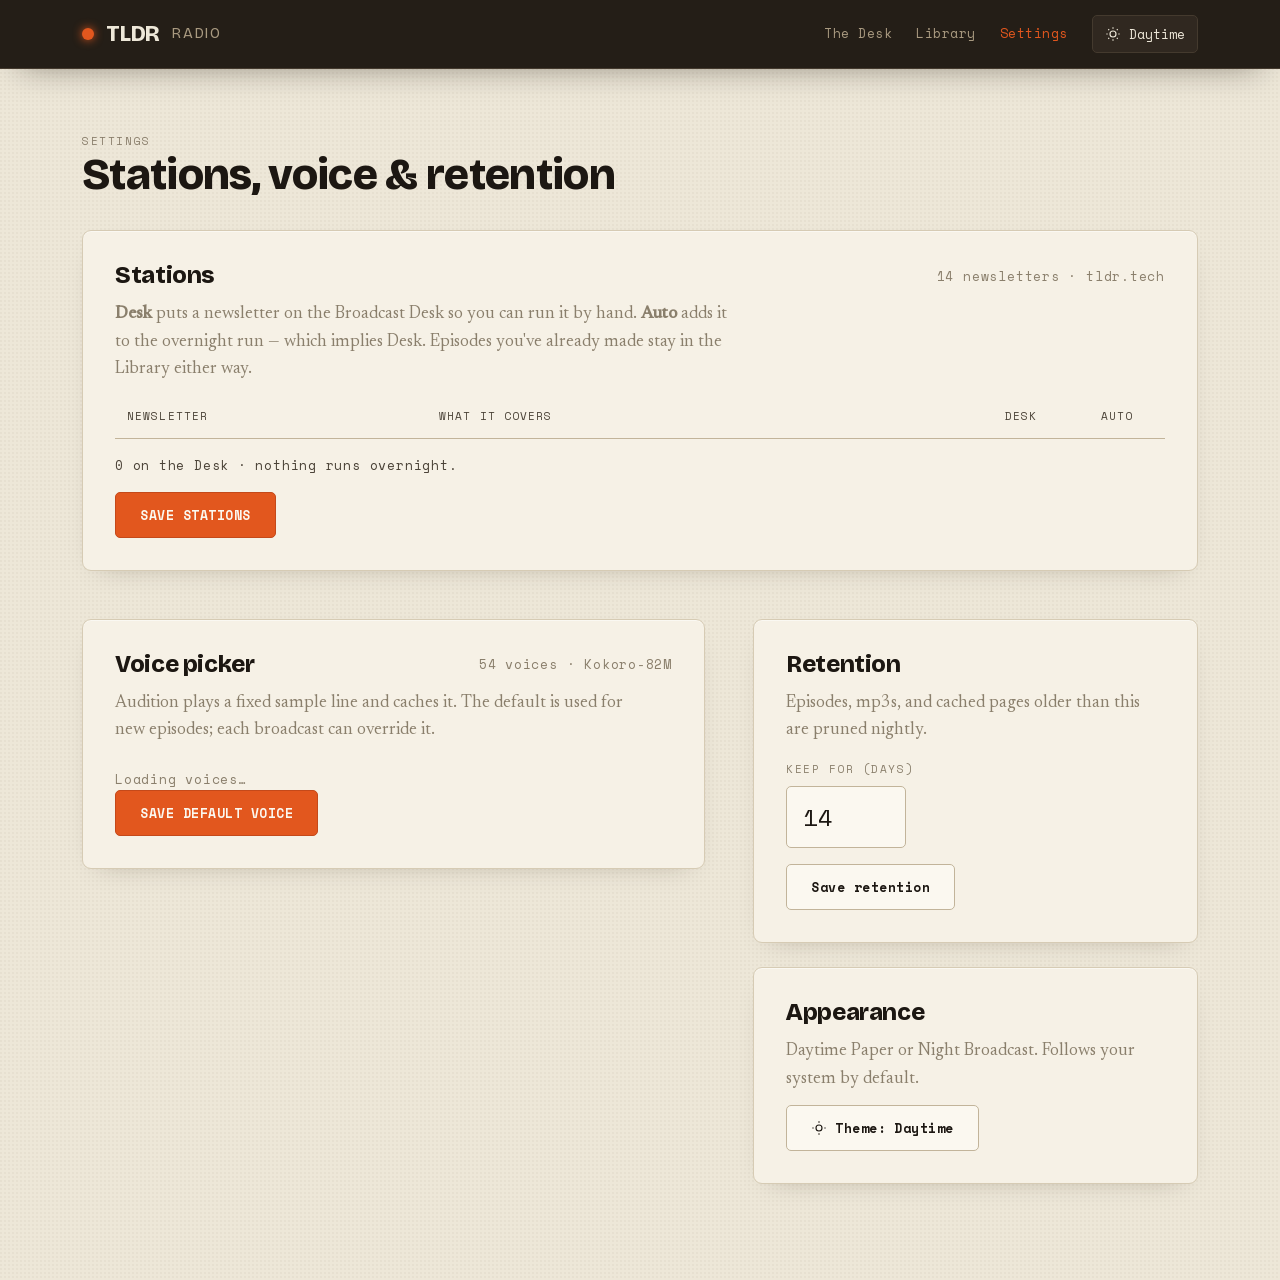
==== app/static/settings.html @ 0ff9dec3 "TLDR Radio — listen to the TLDR newsletters instead of reading them Pick a day, hit Broadcast, and a" ====
<!DOCTYPE html>
<html lang="en">
<head>
<meta charset="utf-8">
<meta name="viewport" content="width=device-width, initial-scale=1">
<title>TLDR Radio — Settings</title>
<link rel="stylesheet" href="styles/fonts.css">
<link rel="stylesheet" href="styles/design-tokens.css">
<link rel="stylesheet" href="styles/base.css">
<style>
  .settings-grid { display: grid; grid-template-columns: 1.4fr 1fr; gap: var(--space-7); align-items: start; }
  @media (max-width: 860px) { .settings-grid { grid-template-columns: 1fr; } }
  .voice-group { margin-bottom: var(--space-6); }
  .voice-row {
    display: grid; grid-template-columns: auto 1fr auto; gap: var(--space-3);
    align-items: center; padding: var(--space-3) var(--space-3);
    border-bottom: 1px solid var(--rule);
  }
  .voice-row:last-child { border-bottom: 0; }
  .voice-name { font-family: var(--font-display); font-weight: 700; }
  .voice-id { font-family: var(--font-mono); font-size: var(--fs-xs); color: var(--ink-3); }
  .audition {
    display: inline-flex; align-items: center; gap: 6px;
    font-family: var(--font-mono); font-size: var(--fs-xs); letter-spacing: 0.06em;
    padding: 6px 10px; border: 1px solid var(--rule-strong); border-radius: var(--r-md);
    background: var(--paper-3); color: var(--ink); cursor: pointer;
  }
  .audition:hover { border-color: var(--signal); color: var(--signal); }
  .audition svg { width: 14px; height: 14px; fill: currentColor; }
  .pick { display: inline-flex; align-items: center; gap: 8px; font-family: var(--font-mono); font-size: var(--fs-sm); }
  .pick input { accent-color: var(--signal); width: 18px; height: 18px; }
  .retain-field { display: flex; flex-direction: column; gap: 8px; margin: var(--space-4) 0; }
  .retain-field input {
    font-family: var(--font-mono); font-size: var(--fs-lg); width: 120px;
    padding: var(--space-3) var(--space-4); border: 1px solid var(--rule-strong);
    border-radius: var(--r-md); background: var(--paper-3); color: var(--ink);
  }
  /* Stations. The description column earns the width between the name and the switches — with
     it empty the eye had to cross an inch of blank paper to reach a checkbox. */
  .st-head, .st-row {
    display: grid;
    grid-template-columns: minmax(0, 18rem) minmax(0, 1fr) 4.5rem 4.5rem;
    gap: var(--space-3) var(--space-5); align-items: center;
    /* Capped so the table stays a proportioned block on a wide monitor instead of stretching
       the switches away from the text it belongs to. The description column then settles at a
       ~48ch measure on its own — no separate cap needed. */
    max-width: 68rem;
  }
  .st-head {
    padding: 0 var(--space-3) var(--space-3);
    border-bottom: 1px solid var(--rule-strong);
  }
  .st-head span { font-family: var(--font-mono); font-size: var(--fs-xs); letter-spacing: 0.1em;
    text-transform: uppercase; color: var(--ink-2); }
  .st-head .st-col, .st-row .st-col { text-align: center; }
  .st-row { padding: var(--space-3); border-bottom: 1px solid var(--rule); border-radius: var(--r-sm); }
  .st-row:last-child { border-bottom: 0; }
  .st-row:hover { background: color-mix(in srgb, var(--st) 8%, transparent); }
  .st-name { font-family: var(--font-display); font-weight: 700; display: flex; align-items: center; gap: 8px; }
  .st-name i { width: 10px; height: 10px; border-radius: var(--r-pill); background: var(--st); flex: none; }
  .st-tag { font-family: var(--font-mono); font-size: var(--fs-xs); color: var(--ink-2); }
  .st-desc { color: var(--ink-2); font-size: var(--fs-sm); text-wrap: pretty; }
  .st-row input { accent-color: var(--signal); width: 18px; height: 18px; cursor: pointer; }
  /* Not --ink-3: this line is how you find out the night run just became three hours long,
     which makes it content, not metadata (same call as the day headers in the Library). */
  .st-est { margin: var(--space-4) 0; color: var(--ink-2); }
  /* Too narrow for three text columns — the tagline already says what's in an episode, so the
     description is what goes, not the switches. */
  @media (max-width: 900px) {
    .st-head, .st-row { grid-template-columns: minmax(0, 1fr) 4.5rem 4.5rem; }
    .st-desc { display: none; }
  }
  @media (max-width: 520px) {
    .st-head, .st-row { grid-template-columns: minmax(0, 1fr) 3.2rem 3.2rem; gap: var(--space-2); }
  }
</style>
</head>
<body>
<header class="mast console">
  <div class="wrap mast-inner">
    <a class="wordmark" href="index.html"><span class="wm-dot"></span>TLDR <span class="wm-thin">RADIO</span></a>
    <nav class="mast-nav">
      <a href="index.html">The Desk</a>
      <a href="player.html">Library</a>
      <a href="settings.html" aria-current="page">Settings</a>
      <button class="theme-btn" data-theme-toggle aria-label="Toggle theme">
        <svg viewBox="0 0 24 24"><circle cx="12" cy="12" r="4.5"/><path d="M12 2v2M12 20v2M4.9 4.9l1.4 1.4M17.7 17.7l1.4 1.4M2 12h2M20 12h2M4.9 19.1l1.4-1.4M17.7 6.3l1.4-1.4"/></svg>
        <span data-theme-label>Daytime</span>
      </button>
    </nav>
  </div>
</header>

<main class="wrap page">
  <p class="eyebrow">Settings</p>
  <h1 style="margin-bottom:var(--space-6)">Stations, voice &amp; retention</h1>

  <!-- Stations -->
  <section class="panel panel-pad" style="margin-bottom:var(--space-7)">
    <div class="row-between">
      <h3>Stations</h3>
      <span class="mono muted">14 newsletters · tldr.tech</span>
    </div>
    <p class="muted" style="margin:var(--space-3) 0 var(--space-5);max-width:62ch">
      <strong>Desk</strong> puts a newsletter on the Broadcast Desk so you can run it by hand.
      <strong>Auto</strong> adds it to the overnight run — which implies Desk. Episodes you've
      already made stay in the Library either way.
    </p>

    <div class="st-head">
      <span>Newsletter</span>
      <span class="st-desc">What it covers</span>
      <span class="st-col">Desk</span>
      <span class="st-col">Auto</span>
    </div>
    <div id="station-list"><p class="muted mono" style="padding:var(--space-4)">Loading stations…</p></div>

    <p class="mono muted st-est" id="station-estimate"></p>
    <button class="btn btn-signal" id="save-stations">Save stations</button>
  </section>

  <div class="settings-grid">
    <!-- Voice picker -->
    <section class="panel panel-pad">
      <div class="row-between">
        <h3>Voice picker</h3>
        <span class="mono muted">54 voices · Kokoro-82M</span>
      </div>
      <p class="muted" style="margin:var(--space-3) 0 var(--space-5);max-width:52ch">Audition plays a fixed sample line and caches it. The default is used for new episodes; each broadcast can override it.</p>

      <div id="voice-list"><p class="muted mono">Loading voices…</p></div>

      <button class="btn btn-signal" id="save-voice">Save default voice</button>
    </section>

    <!-- Retention + theme -->
    <section>
      <div class="panel panel-pad" style="margin-bottom:var(--space-5)">
        <h3>Retention</h3>
        <p class="muted" style="margin:var(--space-3) 0;max-width:40ch">Episodes, mp3s, and cached pages older than this are pruned nightly.</p>
        <label class="retain-field">
          <span class="eyebrow">Keep for (days)</span>
          <input type="number" id="retention" value="14" min="1" max="90">
        </label>
        <button class="btn" id="save-retention">Save retention</button>
      </div>

      <div class="panel panel-pad">
        <h3>Appearance</h3>
        <p class="muted" style="margin:var(--space-3) 0;max-width:40ch">Daytime Paper or Night Broadcast. Follows your system by default.</p>
        <button class="btn" data-theme-toggle>
          <svg width="16" height="16" viewBox="0 0 24 24" fill="none" stroke="currentColor" stroke-width="1.7"><circle cx="12" cy="12" r="4.5"/><path d="M12 2v2M12 20v2M2 12h2M20 12h2"/></svg>
          Theme: <span data-theme-label>Daytime</span>
        </button>
      </div>
    </section>
  </div>
</main>

<script src="app.js"></script>
</body>
</html>
---- app/static/styles/fonts.css ----
/* Self-hosted fonts (no CDN) — generated from Google Fonts.
   Bricolage Grotesque · Newsreader · Space Mono. Files in app/static/fonts/. */
/* vietnamese */
@font-face {
  font-family: 'Bricolage Grotesque';
  font-style: normal;
  font-weight: 400;
  font-stretch: 100%;
  font-display: swap;
  src: url(../fonts/bricolagegrotesque-3y9K6as8bTXq_nANBjzKo3IeZx8z6up5BeSl9D4dj_x9PpZBMlGHInHWVyNJtvI.woff2) format('woff2');
  unicode-range: U+0102-0103, U+0110-0111, U+0128-0129, U+0168-0169, U+01A0-01A1, U+01AF-01B0, U+0300-0301, U+0303-0304, U+0308-0309, U+0323, U+0329, U+1EA0-1EF9, U+20AB;
}
/* latin-ext */
@font-face {
  font-family: 'Bricolage Grotesque';
  font-style: normal;
  font-weight: 400;
  font-stretch: 100%;
  font-display: swap;
  src: url(../fonts/bricolagegrotesque-3y9K6as8bTXq_nANBjzKo3IeZx8z6up5BeSl9D4dj_x9PpZBMlGGInHWVyNJtvI.woff2) format('woff2');
  unicode-range: U+0100-02BA, U+02BD-02C5, U+02C7-02CC, U+02CE-02D7, U+02DD-02FF, U+0304, U+0308, U+0329, U+1D00-1DBF, U+1E00-1E9F, U+1EF2-1EFF, U+2020, U+20A0-20AB, U+20AD-20C0, U+2113, U+2C60-2C7F, U+A720-A7FF;
}
/* latin */
@font-face {
  font-family: 'Bricolage Grotesque';
  font-style: normal;
  font-weight: 400;
  font-stretch: 100%;
  font-display: swap;
  src: url(../fonts/bricolagegrotesque-3y9K6as8bTXq_nANBjzKo3IeZx8z6up5BeSl9D4dj_x9PpZBMlGIInHWVyNJ.woff2) format('woff2');
  unicode-range: U+0000-00FF, U+0131, U+0152-0153, U+02BB-02BC, U+02C6, U+02DA, U+02DC, U+0304, U+0308, U+0329, U+2000-206F, U+20AC, U+2122, U+2191, U+2193, U+2212, U+2215, U+FEFF, U+FFFD;
}
/* vietnamese */
@font-face {
  font-family: 'Bricolage Grotesque';
  font-style: normal;
  font-weight: 700;
  font-stretch: 100%;
  font-display: swap;
  src: url(../fonts/bricolagegrotesque-3y9K6as8bTXq_nANBjzKo3IeZx8z6up5BeSl9D4dj_x9PpZBMlGHInHWVyNJtvI.woff2) format('woff2');
  unicode-range: U+0102-0103, U+0110-0111, U+0128-0129, U+0168-0169, U+01A0-01A1, U+01AF-01B0, U+0300-0301, U+0303-0304, U+0308-0309, U+0323, U+0329, U+1EA0-1EF9, U+20AB;
}
/* latin-ext */
@font-face {
  font-family: 'Bricolage Grotesque';
  font-style: normal;
  font-weight: 700;
  font-stretch: 100%;
  font-display: swap;
  src: url(../fonts/bricolagegrotesque-3y9K6as8bTXq_nANBjzKo3IeZx8z6up5BeSl9D4dj_x9PpZBMlGGInHWVyNJtvI.woff2) format('woff2');
  unicode-range: U+0100-02BA, U+02BD-02C5, U+02C7-02CC, U+02CE-02D7, U+02DD-02FF, U+0304, U+0308, U+0329, U+1D00-1DBF, U+1E00-1E9F, U+1EF2-1EFF, U+2020, U+20A0-20AB, U+20AD-20C0, U+2113, U+2C60-2C7F, U+A720-A7FF;
}
/* latin */
@font-face {
  font-family: 'Bricolage Grotesque';
  font-style: normal;
  font-weight: 700;
  font-stretch: 100%;
  font-display: swap;
  src: url(../fonts/bricolagegrotesque-3y9K6as8bTXq_nANBjzKo3IeZx8z6up5BeSl9D4dj_x9PpZBMlGIInHWVyNJ.woff2) format('woff2');
  unicode-range: U+0000-00FF, U+0131, U+0152-0153, U+02BB-02BC, U+02C6, U+02DA, U+02DC, U+0304, U+0308, U+0329, U+2000-206F, U+20AC, U+2122, U+2191, U+2193, U+2212, U+2215, U+FEFF, U+FFFD;
}
/* vietnamese */
@font-face {
  font-family: 'Bricolage Grotesque';
  font-style: normal;
  font-weight: 800;
  font-stretch: 100%;
  font-display: swap;
  src: url(../fonts/bricolagegrotesque-3y9K6as8bTXq_nANBjzKo3IeZx8z6up5BeSl9D4dj_x9PpZBMlGHInHWVyNJtvI.woff2) format('woff2');
  unicode-range: U+0102-0103, U+0110-0111, U+0128-0129, U+0168-0169, U+01A0-01A1, U+01AF-01B0, U+0300-0301, U+0303-0304, U+0308-0309, U+0323, U+0329, U+1EA0-1EF9, U+20AB;
}
/* latin-ext */
@font-face {
  font-family: 'Bricolage Grotesque';
  font-style: normal;
  font-weight: 800;
  font-stretch: 100%;
  font-display: swap;
  src: url(../fonts/bricolagegrotesque-3y9K6as8bTXq_nANBjzKo3IeZx8z6up5BeSl9D4dj_x9PpZBMlGGInHWVyNJtvI.woff2) format('woff2');
  unicode-range: U+0100-02BA, U+02BD-02C5, U+02C7-02CC, U+02CE-02D7, U+02DD-02FF, U+0304, U+0308, U+0329, U+1D00-1DBF, U+1E00-1E9F, U+1EF2-1EFF, U+2020, U+20A0-20AB, U+20AD-20C0, U+2113, U+2C60-2C7F, U+A720-A7FF;
}
/* latin */
@font-face {
  font-family: 'Bricolage Grotesque';
  font-style: normal;
  font-weight: 800;
  font-stretch: 100%;
  font-display: swap;
  src: url(../fonts/bricolagegrotesque-3y9K6as8bTXq_nANBjzKo3IeZx8z6up5BeSl9D4dj_x9PpZBMlGIInHWVyNJ.woff2) format('woff2');
  unicode-range: U+0000-00FF, U+0131, U+0152-0153, U+02BB-02BC, U+02C6, U+02DA, U+02DC, U+0304, U+0308, U+0329, U+2000-206F, U+20AC, U+2122, U+2191, U+2193, U+2212, U+2215, U+FEFF, U+FFFD;
}
/* vietnamese */
@font-face {
  font-family: 'Newsreader';
  font-style: italic;
  font-weight: 400;
  font-display: swap;
  src: url(../fonts/newsreader-cY9XfjOCX1hbuyalUrK439vogqCz_goCYw7oRd6JFYkzbARA_n8IsQ.woff2) format('woff2');
  unicode-range: U+0102-0103, U+0110-0111, U+0128-0129, U+0168-0169, U+01A0-01A1, U+01AF-01B0, U+0300-0301, U+0303-0304, U+0308-0309, U+0323, U+0329, U+1EA0-1EF9, U+20AB;
}
/* latin-ext */
@font-face {
  font-family: 'Newsreader';
  font-style: italic;
  font-weight: 400;
  font-display: swap;
  src: url(../fonts/newsreader-cY9XfjOCX1hbuyalUrK439vogqCz_goCYw7oRd6JFYgzbARA_n8IsQ.woff2) format('woff2');
  unicode-range: U+0100-02BA, U+02BD-02C5, U+02C7-02CC, U+02CE-02D7, U+02DD-02FF, U+0304, U+0308, U+0329, U+1D00-1DBF, U+1E00-1E9F, U+1EF2-1EFF, U+2020, U+20A0-20AB, U+20AD-20C0, U+2113, U+2C60-2C7F, U+A720-A7FF;
}
/* latin */
@font-face {
  font-family: 'Newsreader';
  font-style: italic;
  font-weight: 400;
  font-display: swap;
  src: url(../fonts/newsreader-cY9XfjOCX1hbuyalUrK439vogqCz_goCYw7oRd6JFYYzbARA_n8.woff2) format('woff2');
  unicode-range: U+0000-00FF, U+0131, U+0152-0153, U+02BB-02BC, U+02C6, U+02DA, U+02DC, U+0304, U+0308, U+0329, U+2000-206F, U+20AC, U+2122, U+2191, U+2193, U+2212, U+2215, U+FEFF, U+FFFD;
}
/* vietnamese */
@font-face {
  font-family: 'Newsreader';
  font-style: normal;
  font-weight: 400;
  font-display: swap;
  src: url(../fonts/newsreader-cY9AfjOCX1hbuyalUrK439HyjIJFJpeBZQ.woff2) format('woff2');
  unicode-range: U+0102-0103, U+0110-0111, U+0128-0129, U+0168-0169, U+01A0-01A1, U+01AF-01B0, U+0300-0301, U+0303-0304, U+0308-0309, U+0323, U+0329, U+1EA0-1EF9, U+20AB;
}
/* latin-ext */
@font-face {
  font-family: 'Newsreader';
  font-style: normal;
  font-weight: 400;
  font-display: swap;
  src: url(../fonts/newsreader-cY9AfjOCX1hbuyalUrK439DyjIJFJpeBZQ.woff2) format('woff2');
  unicode-range: U+0100-02BA, U+02BD-02C5, U+02C7-02CC, U+02CE-02D7, U+02DD-02FF, U+0304, U+0308, U+0329, U+1D00-1DBF, U+1E00-1E9F, U+1EF2-1EFF, U+2020, U+20A0-20AB, U+20AD-20C0, U+2113, U+2C60-2C7F, U+A720-A7FF;
}
/* latin */
@font-face {
  font-family: 'Newsreader';
  font-style: normal;
  font-weight: 400;
  font-display: swap;
  src: url(../fonts/newsreader-cY9AfjOCX1hbuyalUrK4397yjIJFJpc.woff2) format('woff2');
  unicode-range: U+0000-00FF, U+0131, U+0152-0153, U+02BB-02BC, U+02C6, U+02DA, U+02DC, U+0304, U+0308, U+0329, U+2000-206F, U+20AC, U+2122, U+2191, U+2193, U+2212, U+2215, U+FEFF, U+FFFD;
}
/* vietnamese */
@font-face {
  font-family: 'Newsreader';
  font-style: normal;
  font-weight: 500;
  font-display: swap;
  src: url(../fonts/newsreader-cY9AfjOCX1hbuyalUrK439HyjIJFJpeBZQ.woff2) format('woff2');
  unicode-range: U+0102-0103, U+0110-0111, U+0128-0129, U+0168-0169, U+01A0-01A1, U+01AF-01B0, U+0300-0301, U+0303-0304, U+0308-0309, U+0323, U+0329, U+1EA0-1EF9, U+20AB;
}
/* latin-ext */
@font-face {
  font-family: 'Newsreader';
  font-style: normal;
  font-weight: 500;
  font-display: swap;
  src: url(../fonts/newsreader-cY9AfjOCX1hbuyalUrK439DyjIJFJpeBZQ.woff2) format('woff2');
  unicode-range: U+0100-02BA, U+02BD-02C5, U+02C7-02CC, U+02CE-02D7, U+02DD-02FF, U+0304, U+0308, U+0329, U+1D00-1DBF, U+1E00-1E9F, U+1EF2-1EFF, U+2020, U+20A0-20AB, U+20AD-20C0, U+2113, U+2C60-2C7F, U+A720-A7FF;
}
/* latin */
@font-face {
  font-family: 'Newsreader';
  font-style: normal;
  font-weight: 500;
  font-display: swap;
  src: url(../fonts/newsreader-cY9AfjOCX1hbuyalUrK4397yjIJFJpc.woff2) format('woff2');
  unicode-range: U+0000-00FF, U+0131, U+0152-0153, U+02BB-02BC, U+02C6, U+02DA, U+02DC, U+0304, U+0308, U+0329, U+2000-206F, U+20AC, U+2122, U+2191, U+2193, U+2212, U+2215, U+FEFF, U+FFFD;
}
/* vietnamese */
@font-face {
  font-family: 'Space Mono';
  font-style: normal;
  font-weight: 400;
  font-display: swap;
  src: url(../fonts/spacemono-i7dPIFZifjKcF5UAWdDRYE58RXi4EwSsbg.woff2) format('woff2');
  unicode-range: U+0102-0103, U+0110-0111, U+0128-0129, U+0168-0169, U+01A0-01A1, U+01AF-01B0, U+0300-0301, U+0303-0304, U+0308-0309, U+0323, U+0329, U+1EA0-1EF9, U+20AB;
}
/* latin-ext */
@font-face {
  font-family: 'Space Mono';
  font-style: normal;
  font-weight: 400;
  font-display: swap;
  src: url(../fonts/spacemono-i7dPIFZifjKcF5UAWdDRYE98RXi4EwSsbg.woff2) format('woff2');
  unicode-range: U+0100-02BA, U+02BD-02C5, U+02C7-02CC, U+02CE-02D7, U+02DD-02FF, U+0304, U+0308, U+0329, U+1D00-1DBF, U+1E00-1E9F, U+1EF2-1EFF, U+2020, U+20A0-20AB, U+20AD-20C0, U+2113, U+2C60-2C7F, U+A720-A7FF;
}
/* latin */
@font-face {
  font-family: 'Space Mono';
  font-style: normal;
  font-weight: 400;
  font-display: swap;
  src: url(../fonts/spacemono-i7dPIFZifjKcF5UAWdDRYEF8RXi4EwQ.woff2) format('woff2');
  unicode-range: U+0000-00FF, U+0131, U+0152-0153, U+02BB-02BC, U+02C6, U+02DA, U+02DC, U+0304, U+0308, U+0329, U+2000-206F, U+20AC, U+2122, U+2191, U+2193, U+2212, U+2215, U+FEFF, U+FFFD;
}
/* vietnamese */
@font-face {
  font-family: 'Space Mono';
  font-style: normal;
  font-weight: 700;
  font-display: swap;
  src: url(../fonts/spacemono-i7dMIFZifjKcF5UAWdDRaPpZUFqaHi6WZ3S_Yg.woff2) format('woff2');
  unicode-range: U+0102-0103, U+0110-0111, U+0128-0129, U+0168-0169, U+01A0-01A1, U+01AF-01B0, U+0300-0301, U+0303-0304, U+0308-0309, U+0323, U+0329, U+1EA0-1EF9, U+20AB;
}
/* latin-ext */
@font-face {
  font-family: 'Space Mono';
  font-style: normal;
  font-weight: 700;
  font-display: swap;
  src: url(../fonts/spacemono-i7dMIFZifjKcF5UAWdDRaPpZUFuaHi6WZ3S_Yg.woff2) format('woff2');
  unicode-range: U+0100-02BA, U+02BD-02C5, U+02C7-02CC, U+02CE-02D7, U+02DD-02FF, U+0304, U+0308, U+0329, U+1D00-1DBF, U+1E00-1E9F, U+1EF2-1EFF, U+2020, U+20A0-20AB, U+20AD-20C0, U+2113, U+2C60-2C7F, U+A720-A7FF;
}
/* latin */
@font-face {
  font-family: 'Space Mono';
  font-style: normal;
  font-weight: 700;
  font-display: swap;
  src: url(../fonts/spacemono-i7dMIFZifjKcF5UAWdDRaPpZUFWaHi6WZ3Q.woff2) format('woff2');
  unicode-range: U+0000-00FF, U+0131, U+0152-0153, U+02BB-02BC, U+02C6, U+02DA, U+02DC, U+0304, U+0308, U+0329, U+2000-206F, U+20AC, U+2122, U+2191, U+2193, U+2212, U+2215, U+FEFF, U+FFFD;
}
---- app/static/styles/design-tokens.css ----
/* ============================================================================
   TLDR Radio — Design Tokens
   Direction: "Broadcast Desk" — warm oat paper + dark radio faceplate + a single
   signal-orange tube-glow accent, three per-edition station colors, and a
   deliberate type trio (Bricolage Grotesque / Newsreader / Space Mono).

   Every hex is a deliberate choice for this brief — NOT a framework default.
   Two themes: Daytime Paper (default / light) and Night Broadcast (dark dial-glow).
   ============================================================================ */

:root {
  /* ---- Type families -------------------------------------------------------
     Production note: self-host these as woff2 in app/static/fonts/ to honor the
     brief's "no CDN dependencies" build constraint. Fallback stacks keep the
     design coherent if a face fails to load. */
  --font-display: 'Bricolage Grotesque', 'Archivo', 'Helvetica Neue', system-ui, sans-serif;
  --font-body:    'Newsreader', 'Iowan Old Style', 'Palatino Linotype', Georgia, serif;
  --font-mono:    'Space Mono', 'IBM Plex Mono', ui-monospace, 'SF Mono', Menlo, monospace;

  /* ---- Type scale (base 16px) ---------------------------------------------- */
  --fs-xs:   0.6875rem;  /* 11px — mono micro-labels, keycaps */
  --fs-sm:   0.8125rem;  /* 13px — metadata, captions */
  --fs-base: 1.0625rem;  /* 17px — Newsreader body reads a touch large */
  --fs-md:   1.1875rem;  /* 19px — lead paragraphs */
  --fs-lg:   1.5rem;     /* 24px — card / section titles */
  --fs-xl:   2rem;       /* 32px — episode titles */
  --fs-2xl:  2.75rem;    /* 44px — masthead wordmark */
  --fs-hero: clamp(2.5rem, 6vw, 4.25rem);

  --lh-tight: 1.08;
  --lh-snug:  1.3;
  --lh-body:  1.62;

  --tracking-mono: 0.06em;   /* mono labels get a broadcast-panel spread */
  --tracking-mast: -0.015em; /* display tightens up */

  /* ---- Spacing (4px base) -------------------------------------------------- */
  --space-1: 4px;
  --space-2: 8px;
  --space-3: 12px;
  --space-4: 16px;
  --space-5: 24px;
  --space-6: 32px;
  --space-7: 48px;
  --space-8: 64px;
  --space-9: 96px;

  /* ---- Radius — crafted hardware, mostly crisp ----------------------------- */
  --r-sm:   2px;
  --r-md:   5px;
  --r-lg:   9px;
  --r-pill: 999px;

  /* ---- Layout -------------------------------------------------------------- */
  --content-max: 1180px;
  --rail-w: 340px;

  /* ================= DAYTIME PAPER (light, default) ======================== */
  --paper:       #EDE7D8;  /* app ground — warm oat, deliberately deeper than cream */
  --paper-2:     #F6F1E6;  /* raised surface — panels, cards */
  --paper-3:     #FBF8F0;  /* highest surface — inputs, popovers */
  --ink:         #1C1712;  /* primary text — warm near-black, not #000 */
  --ink-2:       #4A4237;  /* secondary text */
  --ink-3:       #8A7F6C;  /* muted text / metadata */
  --rule:        #D6CBB4;  /* hairline borders */
  --rule-strong: #C2B49A;  /* emphasized borders / dividers */

  --console:      #241E17; /* dark radio faceplate — header + player transport */
  --console-2:    #302820; /* raised element on the faceplate */
  --console-ink:  #EDE7D8; /* text on the faceplate */
  --console-ink-2:#A99A80; /* muted text on the faceplate */
  --console-rule: #443A2E; /* borders on the faceplate */

  /* Signal — the tube-glow. Playhead, primary CTA, "on air", focus. */
  --signal:      #E2571E;
  --signal-2:    #C4491A;  /* hover / pressed */
  --signal-tint: #F7DECC;  /* wash behind live/active elements */
  --signal-ink:  #FBF8F0;  /* text on a signal fill */

  /* Stations — one accent per edition, maximally separated in hue.
     The 14 hues are spread by max-min spacing on the OKLCH circle, anchored on the three
     original editions (which keep their exact approved values) and skipping the band around
     signal-orange. Lightness is held at OKLCH L=0.47 here / L=0.66 in Night, which lands every
     edition between 5.0:1 and 7.3:1 on its panel — the same band the original three occupy. */
  --edition-tech:      #1E6E64; /* teal-green */
  --edition-dev:       #00686E; /* cyan */
  --edition-ai:        #2B57A6; /* broadcast blue */
  --edition-infosec:   #8E2C33; /* oxblood */
  --edition-product:   #5D49A0; /* violet */
  --edition-devops:    #00657E; /* steel blue */
  --edition-founders:  #506400; /* moss */
  --edition-design:    #7C3D88; /* plum */
  --edition-marketing: #8F3465; /* raspberry */
  --edition-crypto:    #765400; /* old gold */
  --edition-fintech:   #226D1D; /* money green */
  --edition-it:        #675C00; /* olive */
  --edition-data:      #006C49; /* emerald */
  --edition-hardware:  #864900; /* brass */
  --edition-tech-tint:      #D5E4E0;
  --edition-dev-tint:       #CAE6E9;
  --edition-ai-tint:        #D7E0F0;
  --edition-infosec-tint:   #EDD6D6;
  --edition-product-tint:   #DFDDF3;
  --edition-devops-tint:    #CBE5EE;
  --edition-founders-tint:  #DCE4CE;
  --edition-design-tint:    #E9DAEC;
  --edition-marketing-tint: #F1D8E2;
  --edition-crypto-tint:    #EADECA;
  --edition-fintech-tint:   #D5E5D3;
  --edition-it-tint:        #E4E1CB;
  --edition-data-tint:      #CFE7DA;
  --edition-hardware-tint:  #EFDCCC;

  /* Semantic */
  --ok:   #2E7D52;
  --warn: #B8801C;  /* also the "degraded / amber banner" state */
  --err:  #B23A2E;
  --ok-tint:   #D6E7DC;
  --warn-tint: #F0E4C7;
  --err-tint:  #EFD8D3;

  /* Elevation — flat-first, one soft lift for the console */
  --shadow-hair:  0 1px 0 var(--rule);
  --shadow-panel: 0 1px 0 rgba(255,255,255,0.5) inset, 0 10px 26px -18px rgba(40,26,12,0.35);
  --shadow-console: 0 14px 34px -20px rgba(20,12,4,0.55);

  --focus-ring: 0 0 0 3px var(--signal-tint), 0 0 0 4px var(--signal);

  color-scheme: light;
}

/* ================= NIGHT BROADCAST (dark dial-glow) ======================== */
:root[data-theme="dark"] {
  --paper:       #161210;
  --paper-2:     #201A15;
  --paper-3:     #2A231C;
  --ink:         #EFE7D6;
  --ink-2:       #C3B7A0;
  --ink-3:       #8A7C64;
  --rule:        #3A3128;
  --rule-strong: #4E4335;

  --console:      #0E0B09;
  --console-2:    #1A1510;
  --console-ink:  #EFE7D6;
  --console-ink-2:#8A7C64;
  --console-rule: #2C241C;

  --signal:      #F26522;  /* brighter so it reads as glow on dark */
  --signal-2:    #FF7A3C;
  --signal-tint: #3A2114;
  --signal-ink:  #1A0F08;

  --edition-tech:      #43A594;
  --edition-dev:       #00A6B0;
  --edition-ai:        #5B8DE0;
  --edition-infosec:   #D46A6E;
  --edition-product:   #9382DE;
  --edition-devops:    #00A2C8;
  --edition-founders:  #859F34;
  --edition-design:    #B775C4;
  --edition-marketing: #CF6D9D;
  --edition-crypto:    #BC8806;
  --edition-fintech:   #5DA757;
  --edition-it:        #A4940E;
  --edition-data:      #22AB79;
  --edition-hardware:  #CD7C2C;
  --edition-tech-tint:      #16302B;
  --edition-dev-tint:       #0C2B2E;
  --edition-ai-tint:        #172538;
  --edition-infosec-tint:   #331C1D;
  --edition-product-tint:   #262336;
  --edition-devops-tint:    #0F2A33;
  --edition-founders-tint:  #232914;
  --edition-design-tint:    #2E2031;
  --edition-marketing-tint: #331F28;
  --edition-crypto-tint:    #2F2410;
  --edition-fintech-tint:   #1C2A1A;
  --edition-it-tint:        #292711;
  --edition-data-tint:      #142B21;
  --edition-hardware-tint:  #332213;

  --ok:   #4FB37F;
  --warn: #D6A63C;
  --err:  #E0685A;
  --ok-tint:   #16301F;
  --warn-tint: #332A12;
  --err-tint:  #331D18;

  --shadow-hair:  0 1px 0 var(--rule);
  --shadow-panel: 0 1px 0 rgba(255,255,255,0.03) inset, 0 12px 30px -18px rgba(0,0,0,0.7);
  --shadow-console: 0 16px 40px -22px rgba(0,0,0,0.8);

  color-scheme: dark;
}

/* System preference as the default signal; the [data-theme] attribute (set by a
   toggle) always wins in both directions. */
@media (prefers-color-scheme: dark) {
  :root:not([data-theme="light"]) {
    --paper: #161210; --paper-2: #201A15; --paper-3: #2A231C;
    --ink: #EFE7D6; --ink-2: #C3B7A0; --ink-3: #8A7C64;
    --rule: #3A3128; --rule-strong: #4E4335;
    --console: #0E0B09; --console-2: #1A1510; --console-ink: #EFE7D6;
    --console-ink-2: #8A7C64; --console-rule: #2C241C;
    --signal: #F26522; --signal-2: #FF7A3C; --signal-tint: #3A2114; --signal-ink: #1A0F08;
    --edition-tech: #43A594; --edition-dev: #00A6B0; --edition-ai: #5B8DE0;
    --edition-infosec: #D46A6E; --edition-product: #9382DE; --edition-devops: #00A2C8;
    --edition-founders: #859F34; --edition-design: #B775C4; --edition-marketing: #CF6D9D;
    --edition-crypto: #BC8806; --edition-fintech: #5DA757; --edition-it: #A4940E;
    --edition-data: #22AB79; --edition-hardware: #CD7C2C;
    --edition-tech-tint: #16302B; --edition-dev-tint: #0C2B2E; --edition-ai-tint: #172538;
    --edition-infosec-tint: #331C1D; --edition-product-tint: #262336;
    --edition-devops-tint: #0F2A33; --edition-founders-tint: #232914;
    --edition-design-tint: #2E2031; --edition-marketing-tint: #331F28;
    --edition-crypto-tint: #2F2410; --edition-fintech-tint: #1C2A1A;
    --edition-it-tint: #292711; --edition-data-tint: #142B21; --edition-hardware-tint: #332213;
    --ok: #4FB37F; --warn: #D6A63C; --err: #E0685A;
    --ok-tint: #16301F; --warn-tint: #332A12; --err-tint: #331D18;
    --shadow-panel: 0 1px 0 rgba(255,255,255,0.03) inset, 0 12px 30px -18px rgba(0,0,0,0.7);
    --shadow-console: 0 16px 40px -22px rgba(0,0,0,0.8);
    color-scheme: dark;
  }
}
---- app/static/styles/base.css ----
/* ============================================================================
   TLDR Radio — Base / Component foundation
   Consumes design-tokens.css. Vanilla CSS, no framework, no build step.
   Provides the shared design-system classes the app screens apply.
   ============================================================================ */

*, *::before, *::after { box-sizing: border-box; }
* { margin: 0; }
[hidden] { display: none !important; }  /* beats class display rules (e.g. .on-air) */

html { -webkit-text-size-adjust: 100%; }

body {
  font-family: var(--font-body);
  font-size: var(--fs-base);
  line-height: var(--lh-body);
  color: var(--ink);
  background: var(--paper);
  /* faint paper tooth so the ground reads as stock, not a flat fill */
  background-image:
    radial-gradient(circle at 1px 1px, rgba(90,70,40,0.045) 1px, transparent 0);
  background-size: 4px 4px;
  -webkit-font-smoothing: antialiased;
  text-rendering: optimizeLegibility;
  min-height: 100vh;
}

img, svg, canvas { display: block; max-width: 100%; }

/* ---- Typography ----------------------------------------------------------- */
h1, h2, h3, h4 {
  font-family: var(--font-display);
  font-weight: 800;
  line-height: var(--lh-tight);
  letter-spacing: var(--tracking-mast);
  color: var(--ink);
}
h1 { font-size: var(--fs-2xl); }
h2 { font-size: var(--fs-xl); }
h3 { font-size: var(--fs-lg); }
h4 { font-size: var(--fs-md); font-weight: 700; }

p { max-width: 68ch; }

a { color: inherit; text-decoration-color: var(--rule-strong); text-underline-offset: 3px; }
a:hover { text-decoration-color: var(--signal); }

/* Mono utility voice — metadata, counts, timestamps, keycaps, band labels */
.mono {
  font-family: var(--font-mono);
  font-size: var(--fs-sm);
  letter-spacing: var(--tracking-mono);
}
.eyebrow {
  font-family: var(--font-mono);
  font-size: var(--fs-xs);
  letter-spacing: 0.14em;
  text-transform: uppercase;
  color: var(--ink-3);
}

:focus-visible { outline: none; box-shadow: var(--focus-ring); border-radius: var(--r-sm); }

/* ---- Buttons -------------------------------------------------------------- */
.btn {
  font-family: var(--font-mono);
  font-size: var(--fs-sm);
  letter-spacing: 0.04em;
  font-weight: 700;
  display: inline-flex;
  align-items: center;
  gap: var(--space-2);
  padding: var(--space-3) var(--space-5);
  border: 1px solid var(--rule-strong);
  border-radius: var(--r-md);
  background: var(--paper-3);
  color: var(--ink);
  cursor: pointer;
  transition: transform 0.06s ease, background 0.15s ease, border-color 0.15s ease;
}
.btn:hover { border-color: var(--ink-3); background: var(--paper-2); }
.btn:active { transform: translateY(1px); }
.btn:disabled { opacity: 0.5; cursor: not-allowed; }

.btn-signal {
  background: var(--signal);
  border-color: var(--signal-2);
  color: var(--signal-ink);
  text-transform: uppercase;
}
.btn-signal:hover { background: var(--signal-2); border-color: var(--signal-2); }

.btn-ghost { background: transparent; border-color: transparent; }
.btn-ghost:hover { background: var(--paper-2); border-color: var(--rule); }

.btn-lg { padding: var(--space-4) var(--space-6); font-size: var(--fs-base); }

/* Icon button — square, for transport controls */
.icon-btn {
  width: 44px; height: 44px;
  display: inline-grid; place-items: center;
  border: 1px solid var(--console-rule);
  border-radius: var(--r-md);
  background: var(--console-2);
  color: var(--console-ink);
  cursor: pointer;
  transition: background 0.15s ease, transform 0.06s ease;
}
.icon-btn:hover { background: #3b3226; }
.icon-btn:active { transform: translateY(1px); }
.icon-btn svg { width: 20px; height: 20px; stroke: currentColor; fill: none; stroke-width: 2; }
.icon-btn.primary { background: var(--signal); border-color: var(--signal-2); color: var(--signal-ink); width: 56px; height: 56px; }
.icon-btn.primary svg { width: 26px; height: 26px; }

/* ---- Panels & cards ------------------------------------------------------- */
.panel {
  background: var(--paper-2);
  border: 1px solid var(--rule);
  border-radius: var(--r-lg);
  box-shadow: var(--shadow-panel);
}
.panel-pad { padding: var(--space-6); }

.card {
  background: var(--paper-2);
  border: 1px solid var(--rule);
  border-radius: var(--r-md);
  padding: var(--space-5);
  transition: border-color 0.15s ease, transform 0.08s ease;
}
.card:hover { border-color: var(--rule-strong); }

/* A hairline divider that carries a label ("Next up — ...") like a section rule */
.rule-label {
  display: flex; align-items: center; gap: var(--space-3);
  font-family: var(--font-mono);
  font-size: var(--fs-xs);
  letter-spacing: 0.12em;
  text-transform: uppercase;
  color: var(--ink-3);
  margin: var(--space-5) 0 var(--space-3);
}
.rule-label::after { content: ""; flex: 1; height: 1px; background: var(--rule-strong); }

/* ---- Console / faceplate surfaces ----------------------------------------- */
.console {
  background: var(--console);
  color: var(--console-ink);
  border: 1px solid var(--console-rule);
  box-shadow: var(--shadow-console);
}
/* Anything placed ON the faceplate must read against it in BOTH themes. The ink-*
   scale inverts with the theme but --console stays dark, so in Daytime the default
   near-black ink lands on near-black metal (~1.05:1). Faceplate surfaces therefore
   take the console ink scale, not the paper one. */
.console h1, .console h2, .console h3, .console h4 { color: var(--console-ink); }
.console .mono, .console .eyebrow, .console .muted, .console .rule-label { color: var(--console-ink-2); }
.console .rule-label::after { background: var(--console-rule); }

/* ---- Edition badges (station chips) ---------------------------------------
   Every edition-coloured element takes its accent from a --st custom property, which the
   markup sets inline as `--st: var(--edition-<slug>)`. With 14 newsletters a rule per slug
   would mean 40-odd near-identical declarations here; this way a new edition needs nothing
   but its two colour tokens in design-tokens.css. */
.badge {
  display: inline-flex; align-items: center; gap: 6px;
  font-family: var(--font-mono);
  font-size: var(--fs-xs);
  font-weight: 700;
  letter-spacing: 0.1em;
  text-transform: uppercase;
  white-space: nowrap;
  padding: 3px 9px;
  border-radius: var(--r-sm);
  border: 1px solid currentColor;
  color: var(--st, var(--ink-3));
}
.badge::before { content: ""; width: 7px; height: 7px; border-radius: var(--r-pill); background: currentColor; }
/* Class form kept for the static mockups, which have no JS to set --st. */
.badge-tech    { --st: var(--edition-tech); }
.badge-ai      { --st: var(--edition-ai); }
.badge-infosec { --st: var(--edition-infosec); }

/* Solid variant for the station preset buttons */
.station {
  --st: var(--ink-3);
  font-family: var(--font-mono);
  font-weight: 700;
  letter-spacing: 0.06em;
  text-transform: uppercase;
  font-size: var(--fs-sm);
  display: flex; align-items: center; justify-content: space-between; gap: var(--space-3);
  padding: var(--space-4) var(--space-4);
  border: 1.5px solid var(--rule-strong);
  border-radius: var(--r-md);
  background: var(--paper-3);
  color: var(--ink);
  cursor: pointer;
  transition: border-color 0.15s ease, background 0.15s ease;
}
.station[aria-pressed="true"] {
  border-color: var(--st);
  background: color-mix(in srgb, var(--st) 10%, var(--paper-3));
  box-shadow: inset 3px 0 0 var(--st);
}
.station .dot { width: 10px; height: 10px; border-radius: var(--r-pill); background: var(--st); opacity: 0.35; }
.station[aria-pressed="true"] .dot { opacity: 1; box-shadow: 0 0 8px var(--st); }
.station-tech    { --st: var(--edition-tech); }
.station-ai      { --st: var(--edition-ai); }
.station-infosec { --st: var(--edition-infosec); }

/* ---- Meters & progress (job queue "signal level") ------------------------- */
.meter {
  height: 8px;
  background: var(--rule);
  border-radius: var(--r-pill);
  overflow: hidden;
}
.meter > i {
  display: block; height: 100%;
  background: var(--signal);
  border-radius: var(--r-pill);
  transition: width 0.4s ease;
}

/* Status pills for the queue lifecycle */
.status {
  font-family: var(--font-mono);
  font-size: var(--fs-xs);
  letter-spacing: 0.08em;
  text-transform: uppercase;
  padding: 2px 8px; border-radius: var(--r-sm);
  border: 1px solid transparent;
}
.status-queued  { color: var(--ink-3);  border-color: var(--rule-strong); }
.status-working { color: var(--signal); border-color: var(--signal); background: var(--signal-tint); }
.status-ready   { color: var(--ok);     border-color: var(--ok);   background: var(--ok-tint); }
.status-failed  { color: var(--err);    border-color: var(--err);  background: var(--err-tint); }
/* "not published yet" — a quiet, expected outcome (weekend/holiday), not an error */
.status-skipped { color: var(--warn);    border-color: var(--warn); background: var(--warn-tint); }

/* ---- "ON AIR" live indicator ---------------------------------------------- */
.on-air {
  display: inline-flex; align-items: center; gap: var(--space-2);
  font-family: var(--font-mono); font-size: var(--fs-xs); font-weight: 700;
  letter-spacing: 0.16em; text-transform: uppercase;
  color: var(--signal);
}
.on-air .lamp {
  width: 9px; height: 9px; border-radius: var(--r-pill);
  background: var(--signal); box-shadow: 0 0 0 0 var(--signal);
  animation: air-pulse 1.8s ease-out infinite;
}
@keyframes air-pulse {
  0%   { box-shadow: 0 0 0 0 color-mix(in srgb, var(--signal) 55%, transparent); }
  70%  { box-shadow: 0 0 0 8px transparent; }
  100% { box-shadow: 0 0 0 0 transparent; }
}

/* ---- Banners (degraded / error states) ------------------------------------ */
.banner {
  display: flex; gap: var(--space-3); align-items: flex-start;
  padding: var(--space-4);
  border: 1px solid var(--rule-strong);
  border-left-width: 4px;
  border-radius: var(--r-md);
  font-size: var(--fs-sm);
}
.banner-warn { border-left-color: var(--warn); background: var(--warn-tint); }
.banner-err  { border-left-color: var(--err);  background: var(--err-tint); }

/* ---- Keycap hints --------------------------------------------------------- */
kbd {
  font-family: var(--font-mono); font-size: var(--fs-xs);
  padding: 2px 7px; border-radius: var(--r-sm);
  border: 1px solid var(--rule-strong); border-bottom-width: 2px;
  background: var(--paper-3); color: var(--ink-2);
}

/* ---- LED-segment time readout --------------------------------------------- */
.led {
  font-family: var(--font-mono);
  font-variant-numeric: tabular-nums;
  letter-spacing: 0.08em;
  color: var(--signal);
}

/* ---- Layout helpers ------------------------------------------------------- */
.wrap { max-width: var(--content-max); margin: 0 auto; padding: 0 var(--space-6); }
.stack > * + * { margin-top: var(--space-4); }
.row { display: flex; align-items: center; gap: var(--space-3); }
.row-between { display: flex; align-items: center; justify-content: space-between; gap: var(--space-3); }
.muted { color: var(--ink-3); }
.wrap-narrow { max-width: 760px; }

/* ---- App shell: masthead (dark faceplate) --------------------------------- */
.mast {
  position: sticky; top: 0; z-index: 20;
  border-left: 0; border-right: 0; border-top: 0;
  border-radius: 0;
}
.mast-inner {
  display: flex; align-items: center; justify-content: space-between;
  gap: var(--space-5); height: 68px;
}
.wordmark {
  display: inline-flex; align-items: center; gap: var(--space-3);
  font-family: var(--font-display); font-weight: 800; font-size: 1.4rem;
  letter-spacing: -0.01em; color: var(--console-ink); text-decoration: none;
}
.wordmark .wm-dot {
  width: 12px; height: 12px; border-radius: var(--r-pill);
  background: var(--signal); box-shadow: 0 0 10px var(--signal);
}
.wordmark .wm-thin { font-weight: 400; color: var(--console-ink-2); letter-spacing: 0.12em; font-size: 0.9rem; }
.mast-nav { display: flex; align-items: center; gap: var(--space-5); }
.mast-nav a {
  font-family: var(--font-mono); font-size: var(--fs-sm); letter-spacing: 0.04em;
  color: var(--console-ink-2); text-decoration: none;
}
.mast-nav a:hover { color: var(--console-ink); }
.mast-nav a[aria-current="page"] { color: var(--signal); }
.theme-btn {
  display: inline-flex; align-items: center; gap: var(--space-2);
  font-family: var(--font-mono); font-size: var(--fs-sm);
  padding: var(--space-2) var(--space-3);
  border: 1px solid var(--console-rule); border-radius: var(--r-md);
  background: var(--console-2); color: var(--console-ink); cursor: pointer;
}
.theme-btn:hover { border-color: var(--console-ink-2); }
.theme-btn svg { width: 16px; height: 16px; stroke: currentColor; fill: none; stroke-width: 1.7; }

/* padding-block, not the shorthand: .page always rides on .wrap, and a shorthand
   here silently zeroed .wrap's inline gutters — every page ran flush to the edge. */
.page { padding-block: var(--space-8) var(--space-9); }

@media (max-width: 640px) {
  .mast-nav { gap: var(--space-3); }
  .mast-nav a { display: none; }
  .mast-nav a[aria-current="page"], .theme-btn { display: inline-flex; }
}

@media (prefers-reduced-motion: reduce) {
  *, *::before, *::after { animation-duration: 0.001ms !important; transition-duration: 0.001ms !important; }
}
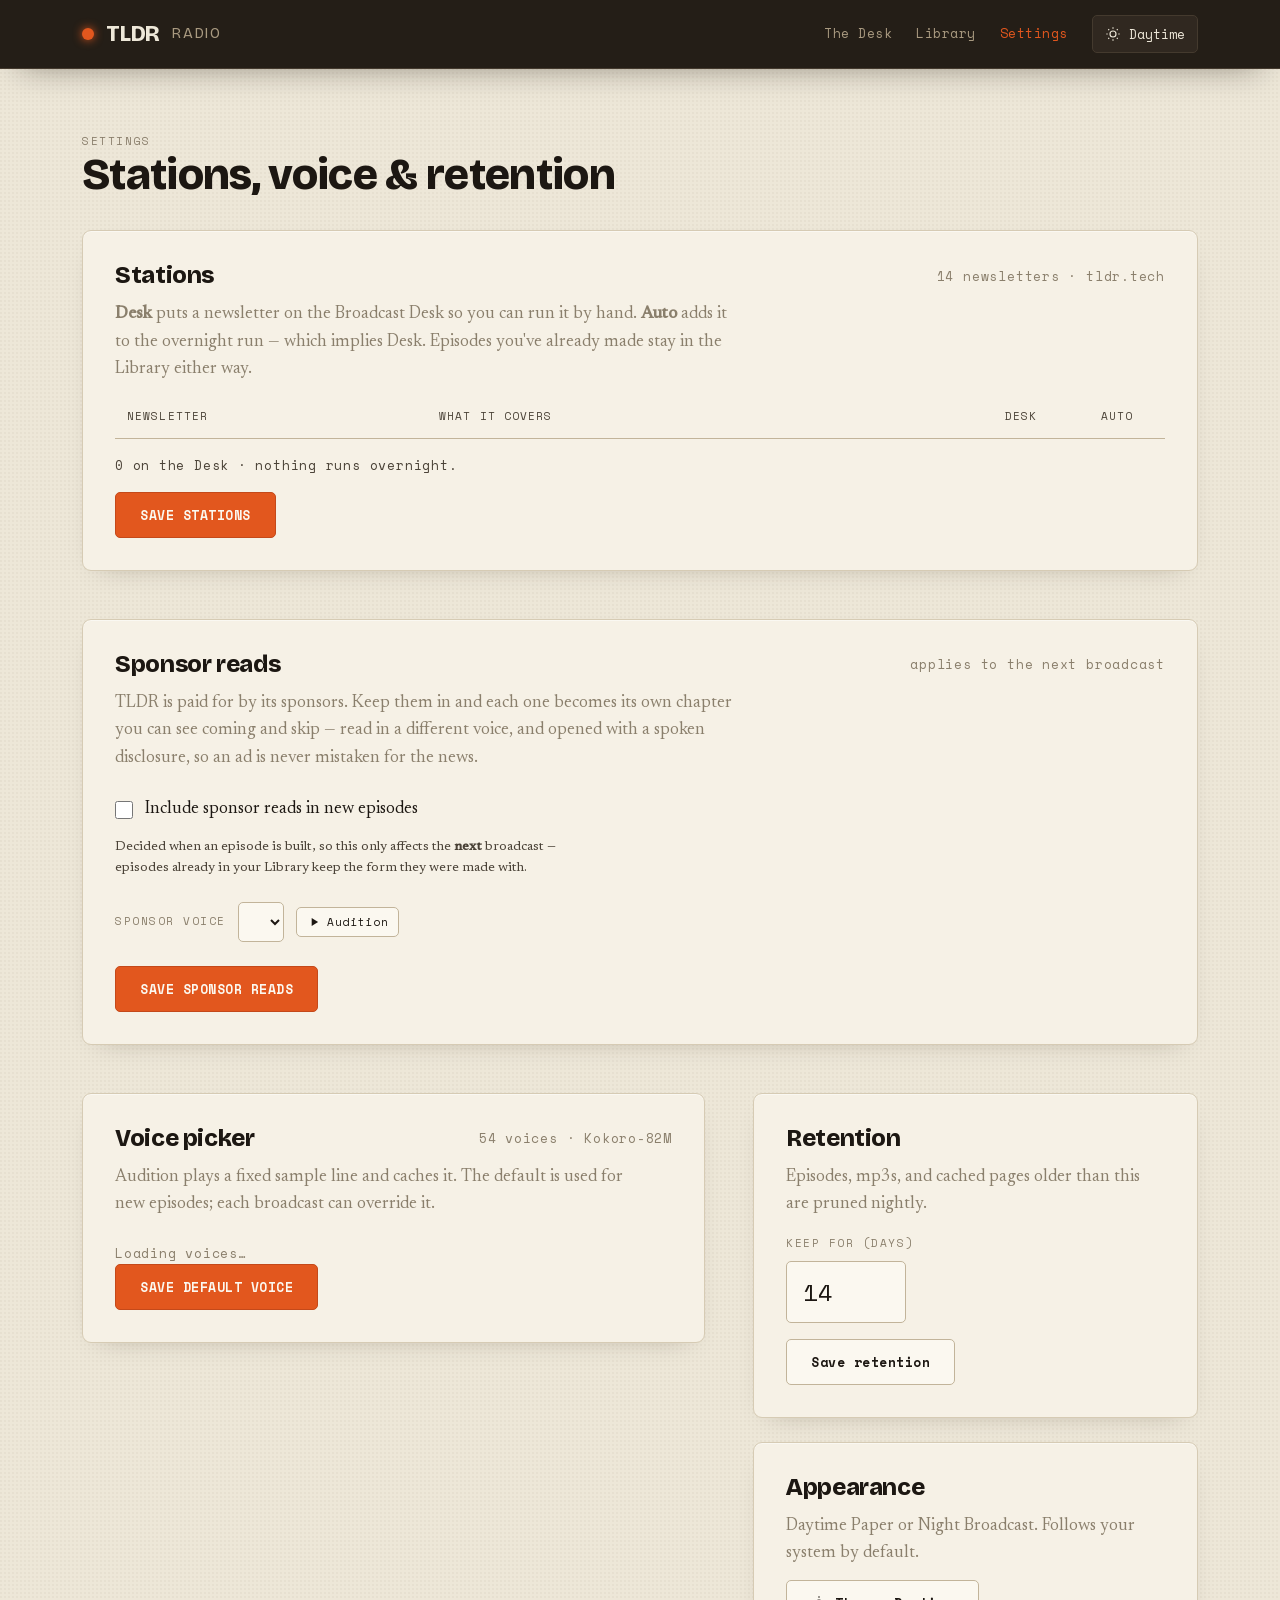
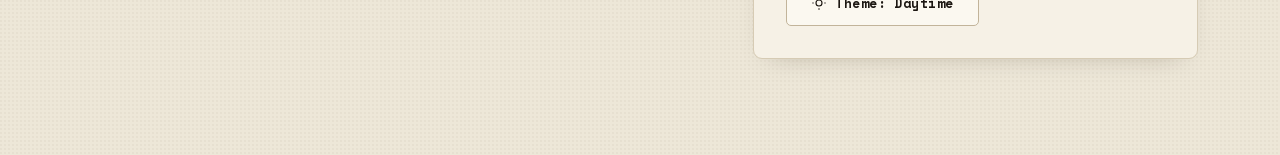
==== commit 8461b3a6: "feat: keep sponsor reads as skippable chapters in their own voice TLDR Radio dropped every `(Sponsor" ====
--- a/app/static/settings.html
+++ b/app/static/settings.html
@@ -73,6 +73,21 @@
   @media (max-width: 520px) {
     .st-head, .st-row { grid-template-columns: minmax(0, 1fr) 3.2rem 3.2rem; gap: var(--space-2); }
   }
+  /* Sponsor reads */
+  .sp-toggle { display: flex; align-items: center; gap: var(--space-3); cursor: pointer; }
+  .sp-toggle input { accent-color: var(--signal); width: 18px; height: 18px; cursor: pointer; flex: none; }
+  /* --ink-2, not --ink-3: this is the sentence that explains why nothing changed in the
+     Library after saving, which makes it content rather than fine print. */
+  .sp-note {
+    margin: var(--space-3) 0 var(--space-5); max-width: 62ch;
+    color: var(--ink-2); font-size: var(--fs-sm); text-wrap: pretty;
+  }
+  .sp-voice { display: flex; align-items: center; gap: var(--space-3); flex-wrap: wrap; margin-bottom: var(--space-5); }
+  .sp-voice select {
+    font-family: var(--font-mono); font-size: var(--fs-sm);
+    padding: var(--space-2) var(--space-3); border: 1px solid var(--rule-strong);
+    border-radius: var(--r-md); background: var(--paper-3); color: var(--ink);
+  }
 </style>
 </head>
 <body>
@@ -119,6 +134,38 @@
     <button class="btn btn-signal" id="save-stations">Save stations</button>
   </section>
 
+  <!-- Sponsor reads -->
+  <section class="panel panel-pad" style="margin-bottom:var(--space-7)">
+    <div class="row-between">
+      <h3>Sponsor reads</h3>
+      <span class="mono muted">applies to the next broadcast</span>
+    </div>
+    <p class="muted" style="margin:var(--space-3) 0 var(--space-5);max-width:62ch">
+      TLDR is paid for by its sponsors. Keep them in and each one becomes its own chapter you can
+      see coming and skip — read in a different voice, and opened with a spoken disclosure, so an
+      ad is never mistaken for the news.
+    </p>
+    <label class="sp-toggle">
+      <input type="checkbox" id="include-sponsors">
+      <span>Include sponsor reads in new episodes</span>
+    </label>
+    <!-- The one thing about this setting that will otherwise surprise you. -->
+    <p class="sp-note" id="sponsor-note">
+      Decided when an episode is built, so this only affects the <strong>next</strong> broadcast —
+      episodes already in your Library keep the form they were made with.
+    </p>
+
+    <div class="sp-voice">
+      <label class="eyebrow" for="sponsor-voice">Sponsor voice</label>
+      <select id="sponsor-voice"></select>
+      <button class="audition" id="sponsor-audition" data-voice="">
+        <svg viewBox="0 0 24 24"><path d="M8 5v14l11-7z"/></svg> Audition
+      </button>
+    </div>
+
+    <button class="btn btn-signal" id="save-sponsors">Save sponsor reads</button>
+  </section>
+
   <div class="settings-grid">
     <!-- Voice picker -->
     <section class="panel panel-pad">
